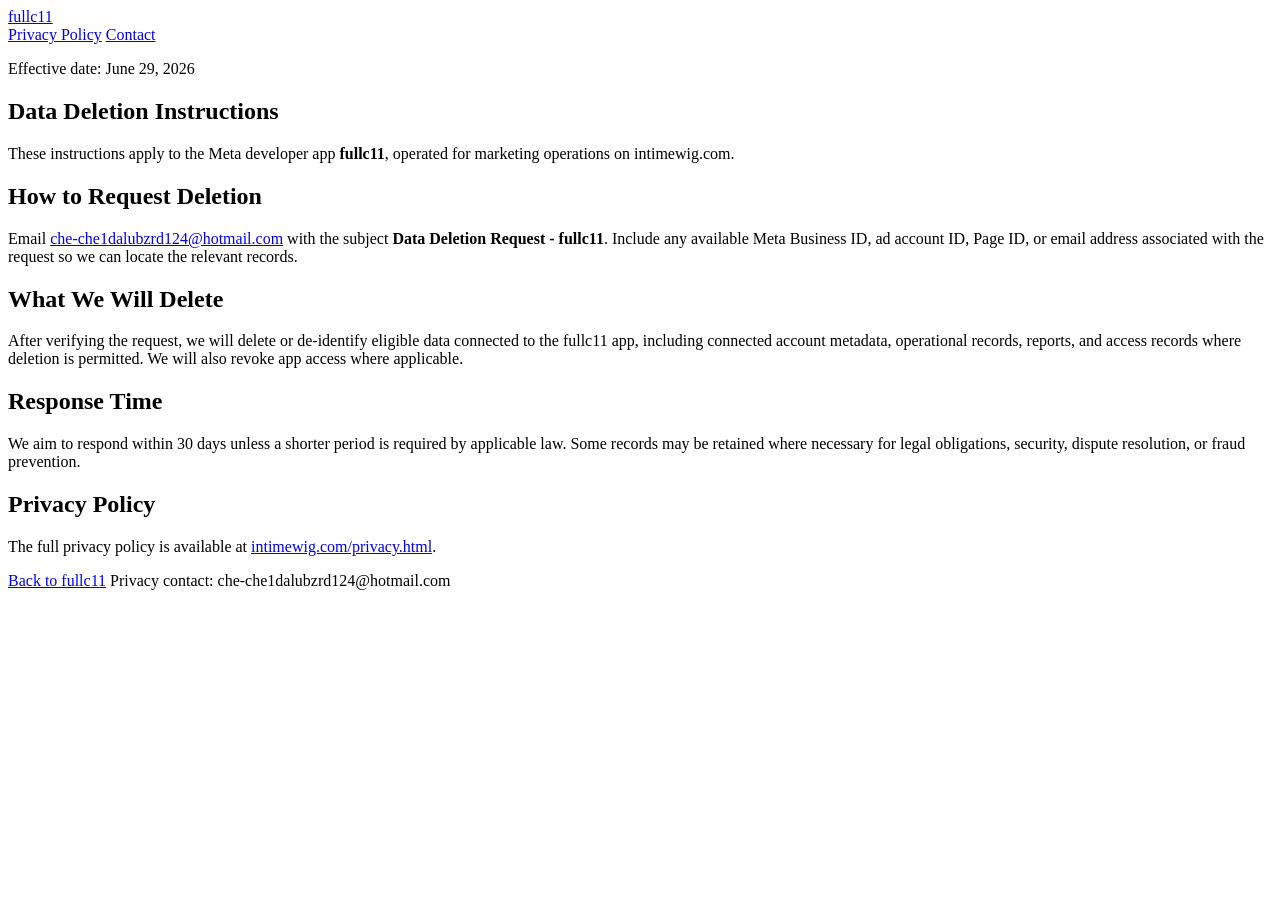
==== data-deletion.html @ e3eb66a0 "Add data-deletion.html" ====
<!doctype html>
<html lang="en">
  <head>
    <meta charset="utf-8">
    <meta name="viewport" content="width=device-width, initial-scale=1">
    <meta name="description" content="Data deletion instructions for the fullc11 Meta app.">
    <title>Data Deletion Instructions | fullc11</title>
    <link rel="stylesheet" href="./styles.css">
  </head>
  <body class="policy-page">
    <header class="site-header policy-header" aria-label="Main navigation">
      <a class="brand" href="./index.html" aria-label="fullc11 home">fullc11</a>
      <nav class="nav-links" aria-label="Sections">
        <a href="./privacy.html">Privacy Policy</a>
        <a href="mailto:che-che1dalubzrd124@hotmail.com">Contact</a>
      </nav>
    </header>

    <main class="policy-shell">
      <section class="policy-title">
        <p class="eyebrow">Effective date: June 29, 2026</p>
        <h1>Data Deletion Instructions</h1>
        <p>
          These instructions apply to the Meta developer app <strong>fullc11</strong>, operated for marketing operations on intimewig.com.
        </p>
      </section>

      <section class="policy-section">
        <h2>How to Request Deletion</h2>
        <p>
          Email <a href="mailto:che-che1dalubzrd124@hotmail.com">che-che1dalubzrd124@hotmail.com</a> with the subject
          <strong>Data Deletion Request - fullc11</strong>. Include any available Meta Business ID, ad account ID,
          Page ID, or email address associated with the request so we can locate the relevant records.
        </p>
      </section>

      <section class="policy-section">
        <h2>What We Will Delete</h2>
        <p>
          After verifying the request, we will delete or de-identify eligible data connected to the fullc11 app,
          including connected account metadata, operational records, reports, and access records where deletion is permitted.
          We will also revoke app access where applicable.
        </p>
      </section>

      <section class="policy-section">
        <h2>Response Time</h2>
        <p>
          We aim to respond within 30 days unless a shorter period is required by applicable law. Some records may be retained
          where necessary for legal obligations, security, dispute resolution, or fraud prevention.
        </p>
      </section>

      <section class="policy-section">
        <h2>Privacy Policy</h2>
        <p>
          The full privacy policy is available at <a href="./privacy.html">intimewig.com/privacy.html</a>.
        </p>
      </section>
    </main>

    <footer class="site-footer">
      <a href="./index.html">Back to fullc11</a>
      <span>Privacy contact: che-che1dalubzrd124@hotmail.com</span>
    </footer>
  </body>
</html>
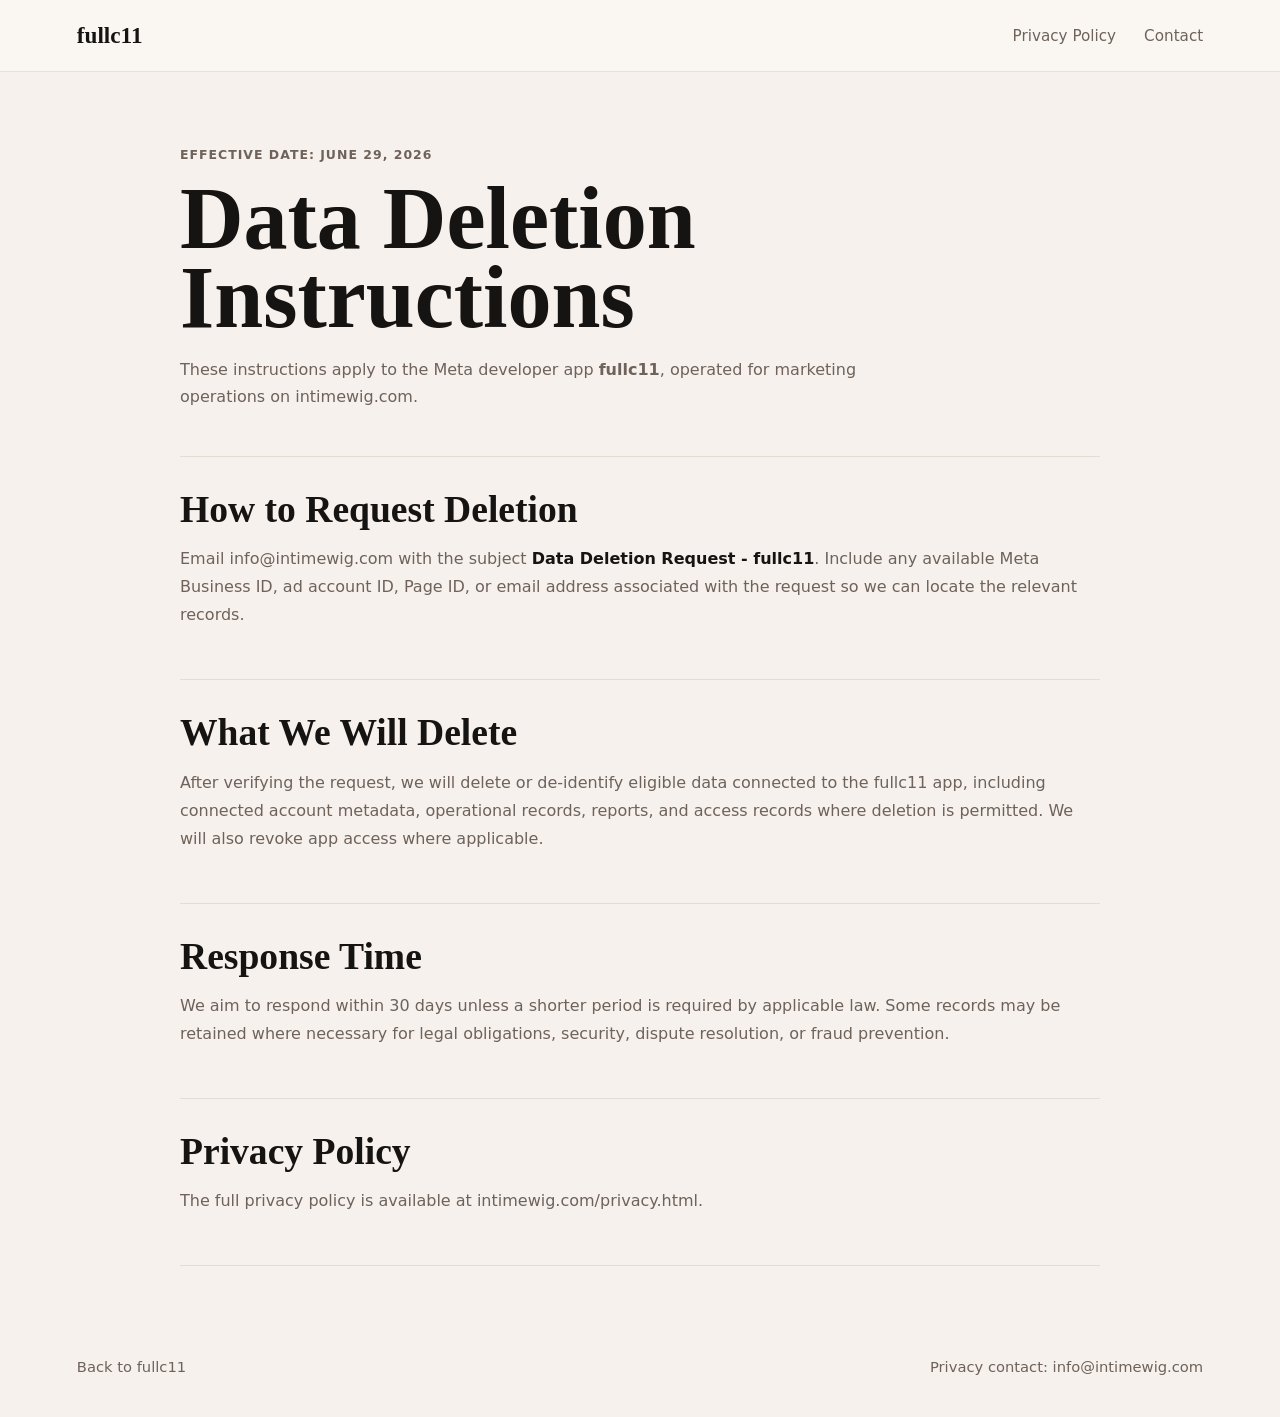
==== commit 3d490f33: "chore(contact): 联系邮箱 hotmail → info@intimewig.com(域名邮箱一致性, for Google Ads API 重申请)" ====
--- a/data-deletion.html
+++ b/data-deletion.html
@@ -12,7 +12,7 @@
       <a class="brand" href="./index.html" aria-label="fullc11 home">fullc11</a>
       <nav class="nav-links" aria-label="Sections">
         <a href="./privacy.html">Privacy Policy</a>
-        <a href="mailto:che-che1dalubzrd124@hotmail.com">Contact</a>
+        <a href="mailto:info@intimewig.com">Contact</a>
       </nav>
     </header>
 
@@ -28,7 +28,7 @@
       <section class="policy-section">
         <h2>How to Request Deletion</h2>
         <p>
-          Email <a href="mailto:che-che1dalubzrd124@hotmail.com">che-che1dalubzrd124@hotmail.com</a> with the subject
+          Email <a href="mailto:info@intimewig.com">info@intimewig.com</a> with the subject
           <strong>Data Deletion Request - fullc11</strong>. Include any available Meta Business ID, ad account ID,
           Page ID, or email address associated with the request so we can locate the relevant records.
         </p>
@@ -61,7 +61,7 @@
 
     <footer class="site-footer">
       <a href="./index.html">Back to fullc11</a>
-      <span>Privacy contact: che-che1dalubzrd124@hotmail.com</span>
+      <span>Privacy contact: info@intimewig.com</span>
     </footer>
   </body>
 </html>
--- a/styles.css
+++ b/styles.css
@@ -0,0 +1,387 @@
+:root {
+  --ink: #161412;
+  --muted: #6e625b;
+  --paper: #fbf8f4;
+  --panel: #ffffff;
+  --line: #e5ddd4;
+  --rose: #b86872;
+  --moss: #667658;
+  --charcoal: #24211f;
+  --shadow: 0 18px 60px rgba(36, 33, 31, 0.12);
+}
+
+* {
+  box-sizing: border-box;
+}
+
+html {
+  scroll-behavior: smooth;
+}
+
+body {
+  margin: 0;
+  color: var(--ink);
+  background: var(--paper);
+  font-family: Inter, ui-sans-serif, system-ui, -apple-system, BlinkMacSystemFont, "Segoe UI", sans-serif;
+}
+
+a {
+  color: inherit;
+  text-decoration: none;
+}
+
+.site-header {
+  position: fixed;
+  top: 0;
+  left: 0;
+  right: 0;
+  z-index: 10;
+  display: flex;
+  align-items: center;
+  justify-content: space-between;
+  min-height: 72px;
+  padding: 0 6vw;
+  background: rgba(251, 248, 244, 0.86);
+  border-bottom: 1px solid rgba(229, 221, 212, 0.8);
+  backdrop-filter: blur(18px);
+}
+
+.brand {
+  font-family: Georgia, "Times New Roman", serif;
+  font-size: 1.45rem;
+  font-weight: 700;
+}
+
+.nav-links {
+  display: flex;
+  gap: 28px;
+  color: var(--muted);
+  font-size: 0.95rem;
+}
+
+.hero {
+  position: relative;
+  display: grid;
+  min-height: 92vh;
+  grid-template-columns: minmax(0, 1fr);
+  align-items: end;
+  overflow: hidden;
+  padding: 132px 6vw 7vh;
+}
+
+.hero-media {
+  position: absolute;
+  inset: 0;
+  background:
+    linear-gradient(90deg, rgba(22, 20, 18, 0.72), rgba(22, 20, 18, 0.2) 50%, rgba(22, 20, 18, 0.05)),
+    url("https://images.unsplash.com/photo-1524504388940-b1c1722653e1?auto=format&fit=crop&w=1800&q=82") center / cover;
+}
+
+.app-hero-media {
+  background:
+    linear-gradient(90deg, rgba(18, 23, 28, 0.82), rgba(18, 23, 28, 0.52) 46%, rgba(18, 23, 28, 0.16)),
+    url("https://images.unsplash.com/photo-1551288049-bebda4e38f71?auto=format&fit=crop&w=1800&q=82") center / cover;
+}
+
+.hero-content {
+  position: relative;
+  max-width: 760px;
+  color: #fffaf5;
+}
+
+.eyebrow {
+  margin: 0 0 14px;
+  color: var(--rose);
+  font-size: 0.78rem;
+  font-weight: 800;
+  letter-spacing: 0.08em;
+  text-transform: uppercase;
+}
+
+.hero .eyebrow {
+  color: #f1c2bd;
+}
+
+h1,
+h2,
+h3,
+p {
+  margin-top: 0;
+}
+
+h1 {
+  margin-bottom: 18px;
+  font-family: Georgia, "Times New Roman", serif;
+  font-size: clamp(4rem, 13vw, 9.5rem);
+  line-height: 0.9;
+  letter-spacing: 0;
+}
+
+h2 {
+  max-width: 820px;
+  margin-bottom: 0;
+  font-family: Georgia, "Times New Roman", serif;
+  font-size: clamp(2.2rem, 5vw, 4.4rem);
+  line-height: 1.02;
+  letter-spacing: 0;
+}
+
+h3 {
+  margin-bottom: 10px;
+  font-size: 1.15rem;
+}
+
+.hero-copy {
+  max-width: 560px;
+  margin-bottom: 32px;
+  color: rgba(255, 250, 245, 0.86);
+  font-size: clamp(1.05rem, 2vw, 1.35rem);
+  line-height: 1.58;
+}
+
+.hero-actions {
+  display: flex;
+  flex-wrap: wrap;
+  gap: 14px;
+}
+
+.button {
+  display: inline-flex;
+  align-items: center;
+  justify-content: center;
+  min-height: 46px;
+  padding: 0 20px;
+  border: 1px solid transparent;
+  border-radius: 6px;
+  font-weight: 800;
+}
+
+.button.primary {
+  color: #fff;
+  background: var(--rose);
+}
+
+.button.secondary {
+  color: #fffaf5;
+  border-color: rgba(255, 250, 245, 0.5);
+}
+
+.section {
+  padding: 92px 6vw;
+}
+
+.section-heading {
+  display: grid;
+  gap: 12px;
+  margin-bottom: 36px;
+}
+
+.product-grid {
+  display: grid;
+  grid-template-columns: repeat(3, minmax(0, 1fr));
+  gap: 18px;
+}
+
+.product-card {
+  min-height: 240px;
+  padding: 28px;
+  background: var(--panel);
+  border: 1px solid var(--line);
+  border-radius: 8px;
+  box-shadow: var(--shadow);
+}
+
+.product-card p,
+.contact-band p {
+  color: var(--muted);
+  line-height: 1.65;
+}
+
+.swatch {
+  display: block;
+  width: 54px;
+  height: 54px;
+  margin-bottom: 38px;
+  border-radius: 50%;
+  border: 1px solid rgba(22, 20, 18, 0.12);
+}
+
+.swatch-one {
+  background: var(--charcoal);
+}
+
+.swatch-two {
+  background: var(--moss);
+}
+
+.swatch-three {
+  background: var(--rose);
+}
+
+.split-section {
+  display: grid;
+  grid-template-columns: minmax(0, 0.9fr) minmax(300px, 0.7fr);
+  gap: 54px;
+  background: #eee7df;
+}
+
+.feature-list {
+  display: grid;
+  gap: 14px;
+}
+
+.feature-item {
+  display: grid;
+  gap: 6px;
+  padding: 20px 0;
+  border-bottom: 1px solid rgba(36, 33, 31, 0.18);
+}
+
+.feature-item span {
+  color: var(--muted);
+  line-height: 1.55;
+}
+
+.contact-band {
+  display: flex;
+  align-items: center;
+  justify-content: space-between;
+  gap: 28px;
+  margin: 0 6vw 6vw;
+  padding: 42px;
+  color: #fffaf5;
+  background: var(--charcoal);
+  border-radius: 8px;
+}
+
+.contact-band .eyebrow {
+  color: #dba4a1;
+}
+
+.contact-band p {
+  max-width: 620px;
+  margin-bottom: 0;
+  color: rgba(255, 250, 245, 0.72);
+}
+
+.site-footer {
+  display: flex;
+  align-items: center;
+  justify-content: space-between;
+  gap: 20px;
+  padding: 0 6vw 42px;
+  color: var(--muted);
+  font-size: 0.92rem;
+}
+
+.policy-page {
+  background: #f6f1ec;
+}
+
+.policy-header {
+  position: static;
+}
+
+.policy-shell {
+  width: min(920px, calc(100% - 40px));
+  margin: 0 auto;
+  padding: 72px 0 92px;
+}
+
+.policy-title {
+  padding-bottom: 30px;
+  border-bottom: 1px solid var(--line);
+}
+
+.policy-title h1 {
+  color: var(--ink);
+  font-size: clamp(2.8rem, 8vw, 5.5rem);
+}
+
+.policy-title p {
+  max-width: 720px;
+  color: var(--muted);
+  line-height: 1.7;
+}
+
+.policy-section {
+  padding: 34px 0;
+  border-bottom: 1px solid var(--line);
+}
+
+.policy-section h2 {
+  margin-bottom: 16px;
+  font-size: clamp(1.55rem, 3vw, 2.35rem);
+}
+
+.policy-section p,
+.policy-section li {
+  color: var(--muted);
+  line-height: 1.75;
+}
+
+.policy-section ul {
+  margin: 0;
+  padding-left: 22px;
+}
+
+.policy-section strong {
+  color: var(--ink);
+}
+
+@media (max-width: 860px) {
+  .site-header {
+    min-height: 64px;
+  }
+
+  .nav-links {
+    gap: 16px;
+    font-size: 0.86rem;
+  }
+
+  .hero {
+    min-height: 86vh;
+    padding-top: 112px;
+  }
+
+  .product-grid,
+  .split-section {
+    grid-template-columns: 1fr;
+  }
+
+  .contact-band {
+    align-items: flex-start;
+    flex-direction: column;
+  }
+
+  .site-footer {
+    align-items: flex-start;
+    flex-direction: column;
+  }
+}
+
+@media (max-width: 560px) {
+  .site-header {
+    padding: 0 20px;
+  }
+
+  .nav-links {
+    display: none;
+  }
+
+  .hero,
+  .section {
+    padding-left: 20px;
+    padding-right: 20px;
+  }
+
+  .hero-actions,
+  .button {
+    width: 100%;
+  }
+
+  .contact-band {
+    margin: 0 20px 20px;
+    padding: 28px;
+  }
+}
